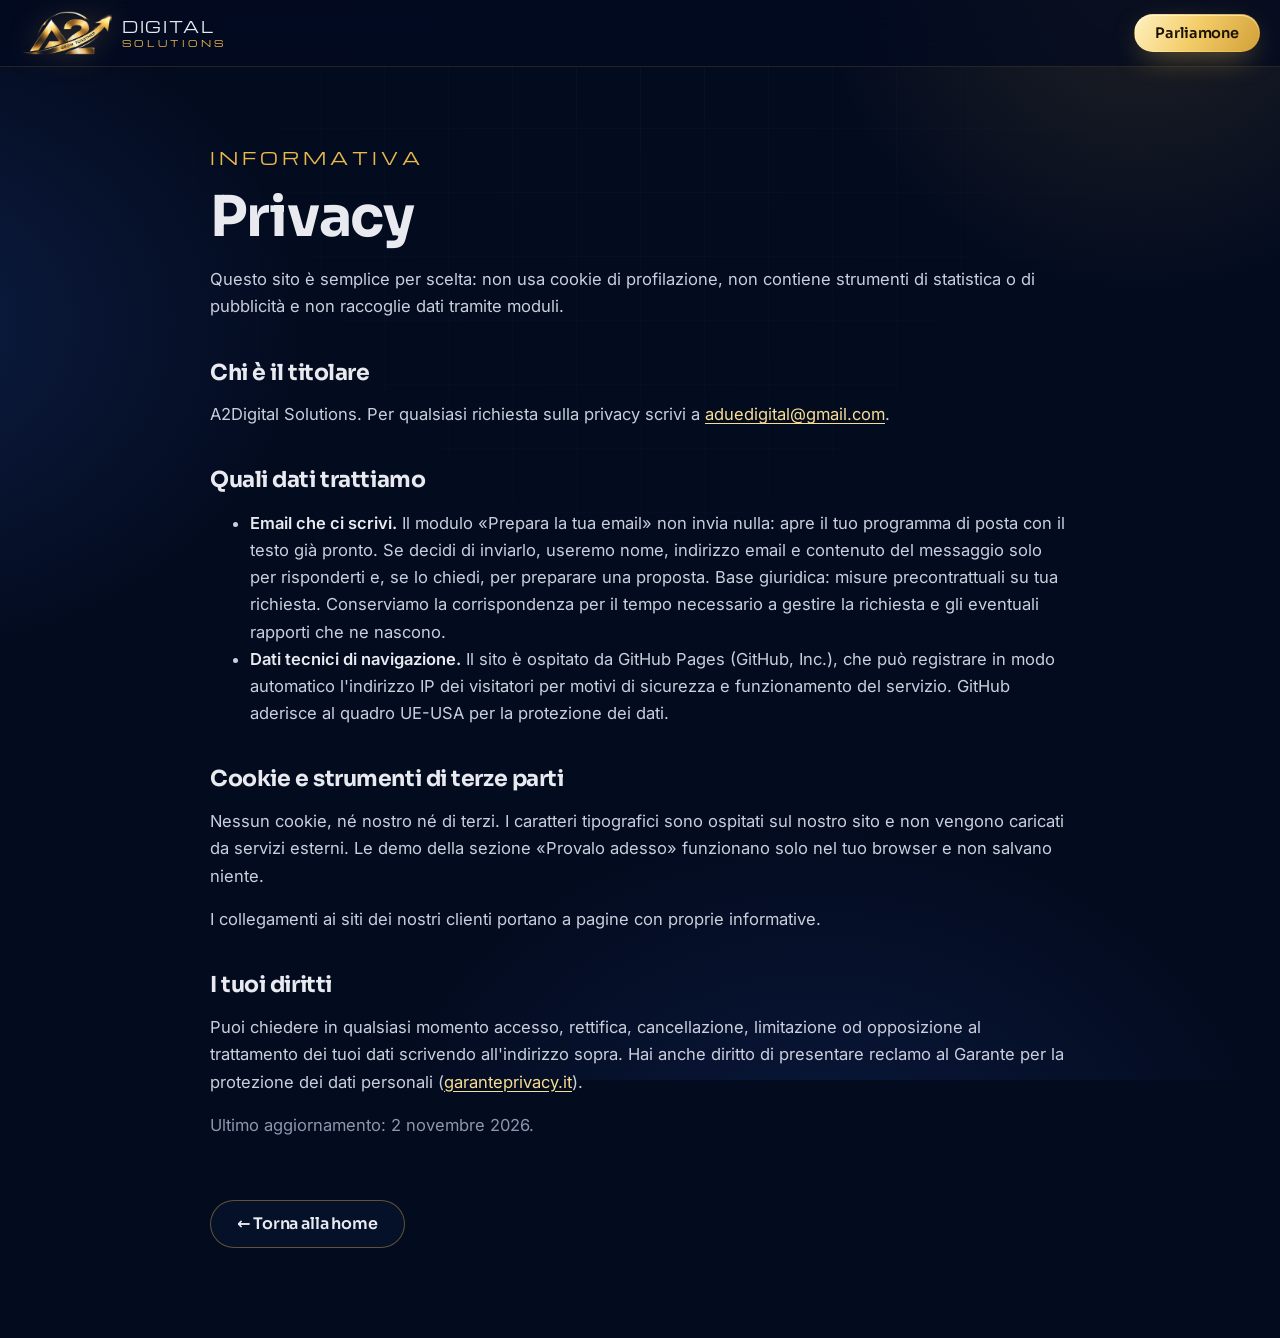
==== privacy.html @ d43b1071 "Sito A2Digital Solutions: prima versione Pagina unica navy e oro con demo interattive (prenotazione " ====
<!DOCTYPE html>
<html lang="it">
<head>
<meta charset="utf-8">
<meta name="viewport" content="width=device-width, initial-scale=1">
<title>Privacy · A2Digital Solutions</title>
<meta name="description" content="Informativa privacy del sito di A2Digital Solutions: nessun cookie di profilazione, nessun tracciamento, contatti solo via email.">
<meta name="robots" content="index, follow">
<meta name="theme-color" content="#030b1f">
<link rel="icon" href="favicon.svg" type="image/svg+xml">
<link rel="icon" href="favicon-32.png" sizes="32x32" type="image/png">
<link rel="apple-touch-icon" href="apple-touch-icon.png">
<link rel="canonical" href="https://a2digitalsolutions.github.io/privacy.html">
<link rel="stylesheet" href="assets/css/style.css">
<style>
.page{padding:150px 0 90px}
.page h1{font-size:clamp(34px,5vw,56px);margin-bottom:18px}
.page h2{font-size:22px;margin:40px 0 12px}
.page p,.page li{font-size:16.5px}
.page a:not(.btn){color:var(--gold-200);text-decoration:underline;text-underline-offset:3px}
.page .back{margin-top:44px}
.err{min-height:100svh;display:grid;place-items:center;text-align:center;padding:40px 20px}
.err b{display:block;font:800 clamp(90px,20vw,190px)/1 var(--font-display);margin-bottom:10px}
.err p{font-size:18px;margin:10px 0 30px}
.err img{width:220px;margin:0 auto 24px}
</style>
</head>
<body>
<div class="bg-glow" aria-hidden="true"></div>
<div class="bg-grid" aria-hidden="true"></div>
<header class="nav scrolled"><div class="nav-inner"><a href="./" class="brand" aria-label="A2Digital Solutions, home"><img src="assets/img/emblema-a2.webp" alt="" width="240" height="116" class="brand-mark"><span class="brand-text"><b>DIGITAL</b><i>SOLUTIONS</i></span></a><a href="./#contatti" class="btn btn-gold btn-sm">Parliamone</a></div></header>
<main class="page"><div class="wrap narrow">
<p class="kicker">Informativa</p>
<h1>Privacy</h1>
<p>Questo sito è semplice per scelta: non usa cookie di profilazione, non contiene strumenti di statistica o di pubblicità e non raccoglie dati tramite moduli.</p>
<h2>Chi è il titolare</h2>
<p>A2Digital Solutions. Per qualsiasi richiesta sulla privacy scrivi a <a href="mailto:aduedigital@gmail.com">aduedigital@gmail.com</a>.</p>
<h2>Quali dati trattiamo</h2>
<ul>
<li><strong>Email che ci scrivi.</strong> Il modulo «Prepara la tua email» non invia nulla: apre il tuo programma di posta con il testo già pronto. Se decidi di inviarlo, useremo nome, indirizzo email e contenuto del messaggio solo per risponderti e, se lo chiedi, per preparare una proposta. Base giuridica: misure precontrattuali su tua richiesta. Conserviamo la corrispondenza per il tempo necessario a gestire la richiesta e gli eventuali rapporti che ne nascono.</li>
<li><strong>Dati tecnici di navigazione.</strong> Il sito è ospitato da GitHub Pages (GitHub, Inc.), che può registrare in modo automatico l'indirizzo IP dei visitatori per motivi di sicurezza e funzionamento del servizio. GitHub aderisce al quadro UE-USA per la protezione dei dati.</li>
</ul>
<h2>Cookie e strumenti di terze parti</h2>
<p>Nessun cookie, né nostro né di terzi. I caratteri tipografici sono ospitati sul nostro sito e non vengono caricati da servizi esterni. Le demo della sezione «Provalo adesso» funzionano solo nel tuo browser e non salvano niente.</p>
<p>I collegamenti ai siti dei nostri clienti portano a pagine con proprie informative.</p>
<h2>I tuoi diritti</h2>
<p>Puoi chiedere in qualsiasi momento accesso, rettifica, cancellazione, limitazione od opposizione al trattamento dei tuoi dati scrivendo all'indirizzo sopra. Hai anche diritto di presentare reclamo al Garante per la protezione dei dati personali (<a href="https://www.garanteprivacy.it" target="_blank" rel="noopener">garanteprivacy.it</a>).</p>
<p class="muted">Ultimo aggiornamento: 2 novembre 2026.</p>
<a href="./" class="btn btn-ghost back">← Torna alla home</a>
</div></main>
</body>
</html>
---- assets/css/style.css ----
/* A2Digital Solutions — navy & oro */
@font-face{font-family:"Sora";src:url(../fonts/sora-latin-wght-normal.woff2) format("woff2");font-weight:100 800;font-display:swap}
@font-face{font-family:"Inter";src:url(../fonts/inter-latin-wght-normal.woff2) format("woff2");font-weight:100 900;font-display:swap;unicode-range:U+0000-00FF,U+0131,U+0152-0153,U+02BB-02BC,U+02C6,U+02DA,U+02DC,U+0304,U+0308,U+0329,U+2000-206F,U+20AC,U+2122,U+2191,U+2193,U+2212,U+2215,U+FEFF,U+FFFD}
@font-face{font-family:"Inter";src:url(../fonts/inter-latin-ext-wght-normal.woff2) format("woff2");font-weight:100 900;font-display:swap;unicode-range:U+0100-02BA,U+02BD-02C5,U+02C7-02CC,U+02CE-02D7,U+02DD-02FF,U+0304,U+0308,U+0329,U+1D00-1DBF,U+1E00-1E9F,U+1EF2-1EFF,U+2020,U+20A0-20AB,U+20AD-20C0,U+2113,U+2C60-2C7F,U+A720-A7FF}
@font-face{font-family:"Michroma";src:url(../fonts/michroma-latin-400-normal.woff2) format("woff2");font-weight:400;font-display:swap}

:root{
  --navy-950:#020816;
  --navy-900:#030b1f;
  --navy-850:#06122b;
  --navy-800:#0a1a3a;
  --navy-700:#13264f;
  --line:rgba(233,185,73,.14);
  --line-soft:rgba(255,255,255,.07);
  --gold-50:#fff6dc;
  --gold-200:#f7dd94;
  --gold-400:#e9b949;
  --gold-500:#d4a23a;
  --gold-700:#a8741d;
  --silver:#e8eaf0;
  --text:#c9cfdc;
  --muted:#8c96ad;
  --live:#5fd39a;
  --soon:#8fb4ff;
  --grad-gold:linear-gradient(120deg,#fff1c1 0%,#f3cd6a 28%,#d4a23a 58%,#f7dd94 82%,#b8842a 100%);
  --glass:linear-gradient(160deg,rgba(19,38,79,.62),rgba(6,18,43,.72));
  --radius:22px;
  --font-display:"Sora",system-ui,sans-serif;
  --font-body:"Inter",system-ui,sans-serif;
  --font-brand:"Michroma","Sora",sans-serif;
  --ease:cubic-bezier(.2,.7,.2,1);
  color-scheme:dark;
}
*,*::before,*::after{box-sizing:border-box}
html{scroll-behavior:smooth;-webkit-text-size-adjust:100%}
body{margin:0;background:var(--navy-900);color:var(--text);font:400 17px/1.65 var(--font-body);overflow-x:hidden;-webkit-font-smoothing:antialiased}
img{max-width:100%;height:auto;display:block}
a{color:inherit;text-decoration:none}
strong{color:var(--silver);font-weight:600}
h1,h2,h3,h4{font-family:var(--font-display);color:var(--silver);margin:0;letter-spacing:-.02em;line-height:1.1}
::selection{background:var(--gold-400);color:var(--navy-900)}
:focus-visible{outline:2px solid var(--gold-400);outline-offset:3px;border-radius:6px}
.skip{position:absolute;left:-999px;top:8px;background:var(--gold-400);color:var(--navy-900);padding:8px 14px;border-radius:8px;z-index:200}
.skip:focus{left:12px}
.wrap{width:min(1200px,100% - 40px);margin-inline:auto}
.narrow{width:min(860px,100% - 40px)}
.center{text-align:center;margin-top:48px}
.muted{color:var(--muted)}
.gold-text{background:var(--grad-gold);background-size:220% 100%;-webkit-background-clip:text;background-clip:text;color:transparent;font-style:normal;animation:shine 8s linear infinite}
@keyframes shine{to{background-position:220% 0}}

/* ---------- sfondo vivo ---------- */
#dust{position:fixed;inset:0;width:100%;height:100%;z-index:-1;pointer-events:none}
.bg-glow{position:fixed;inset:-20vh -20vw;z-index:-3;pointer-events:none;
  background:
    radial-gradient(42vw 42vw at 78% 12%,rgba(233,185,73,.13),transparent 60%),
    radial-gradient(50vw 40vw at 8% 40%,rgba(38,76,160,.28),transparent 65%),
    radial-gradient(60vw 50vw at 60% 110%,rgba(24,52,120,.35),transparent 60%),
    var(--navy-900);animation:drift 30s ease-in-out infinite alternate}
@keyframes drift{to{transform:translate3d(-3vw,2vh,0) scale(1.05)}}
.bg-grid{position:fixed;inset:0;z-index:-2;pointer-events:none;opacity:.35;
  background-image:linear-gradient(var(--line-soft) 1px,transparent 1px),linear-gradient(90deg,var(--line-soft) 1px,transparent 1px);
  background-size:64px 64px;mask-image:radial-gradient(ellipse at 50% 0%,#000 10%,transparent 70%)}
.progress{position:fixed;top:0;left:0;right:0;height:3px;z-index:120;pointer-events:none}
.progress span{display:block;height:100%;width:100%;transform-origin:0 50%;transform:scaleX(0);background:var(--grad-gold);box-shadow:0 0 12px rgba(233,185,73,.7)}

/* ---------- bottoni ---------- */
.btn{--mx:0px;--my:0px;display:inline-flex;align-items:center;justify-content:center;gap:10px;padding:15px 26px;border-radius:999px;font:600 16px/1 var(--font-display);letter-spacing:-.01em;cursor:pointer;border:1px solid transparent;transition:transform .35s var(--ease),box-shadow .35s var(--ease),background .3s,border-color .3s,color .3s;transform:translate(var(--mx),var(--my))}
.btn svg{width:18px;height:18px;fill:none;stroke:currentColor;stroke-width:2.2;stroke-linecap:round;stroke-linejoin:round;transition:transform .3s var(--ease)}
.btn:hover svg{transform:translateX(4px)}
.btn-gold{color:#1a1203;background:var(--grad-gold);background-size:180% 100%;box-shadow:0 10px 30px -10px rgba(233,185,73,.65),inset 0 1px 0 rgba(255,255,255,.55)}
.btn-gold:hover{background-position:100% 0;box-shadow:0 16px 40px -10px rgba(233,185,73,.85),inset 0 1px 0 rgba(255,255,255,.6)}
.btn-ghost{color:var(--silver);border-color:rgba(233,185,73,.4);background:rgba(10,26,58,.4);backdrop-filter:blur(8px)}
.btn-ghost:hover{border-color:var(--gold-400);color:var(--gold-200);background:rgba(233,185,73,.08)}
.btn-sm{padding:11px 20px;font-size:14.5px}
.w100{width:100%}

/* ---------- nav ---------- */
.nav{position:fixed;top:0;left:0;right:0;z-index:100;transition:background .4s,border-color .4s,backdrop-filter .4s;border-bottom:1px solid transparent}
.nav.scrolled{background:rgba(3,11,31,.72);backdrop-filter:blur(16px) saturate(140%);-webkit-backdrop-filter:blur(16px) saturate(140%);border-color:var(--line)}
.nav-inner{width:min(1240px,100% - 32px);margin-inline:auto;display:flex;align-items:center;gap:28px;height:78px;transition:height .4s}
.nav.scrolled .nav-inner{height:66px}
.brand{display:flex;align-items:center;gap:10px;margin-right:auto}
.brand-mark{height:44px;width:auto;filter:drop-shadow(0 0 14px rgba(233,185,73,.3))}
.brand-text{display:flex;flex-direction:column;line-height:1;font-family:var(--font-brand)}
.brand-text b{font-weight:400;color:var(--silver);font-size:15px;letter-spacing:.12em}
.brand-text i{font-style:normal;color:var(--gold-400);font-size:8.5px;letter-spacing:.42em;margin-top:5px}
.nav-links{display:flex;gap:4px}
.nav-links a{position:relative;padding:8px 13px;font-size:15px;color:var(--text);border-radius:999px;transition:color .25s,background .25s}
.nav-links a:hover,.nav-links a.active{color:var(--gold-200);background:rgba(233,185,73,.08)}
.burger{display:none;width:44px;height:44px;border-radius:12px;border:1px solid var(--line);background:rgba(10,26,58,.5);cursor:pointer;position:relative}
.burger span{position:absolute;left:12px;right:12px;height:2px;background:var(--gold-200);border-radius:2px;transition:transform .35s var(--ease),top .35s var(--ease)}
.burger span:first-child{top:16px}.burger span:last-child{top:25px}
.burger[aria-expanded="true"] span:first-child{top:21px;transform:rotate(45deg)}
.burger[aria-expanded="true"] span:last-child{top:21px;transform:rotate(-45deg)}
.mnav{display:none}

/* ---------- hero ---------- */
.hero{position:relative;overflow-x:clip;min-height:100svh;display:flex;align-items:center;padding:130px 0 90px}
.hero-grid{display:grid;grid-template-columns:1.15fr .85fr;gap:40px;align-items:center}
.eyebrow{display:inline-flex;align-items:center;gap:10px;padding:8px 16px;border:1px solid var(--line);border-radius:999px;background:rgba(10,26,58,.45);font:500 12.5px/1 var(--font-brand);letter-spacing:.14em;text-transform:uppercase;color:var(--gold-200);margin:0 0 28px}
.dot{width:8px;height:8px;border-radius:50%;background:var(--gold-400);box-shadow:0 0 0 0 rgba(233,185,73,.7);animation:ping 2.2s infinite}
@keyframes ping{70%{box-shadow:0 0 0 10px rgba(233,185,73,0)}100%{box-shadow:0 0 0 0 rgba(233,185,73,0)}}
.hero h1{font-size:clamp(38px,4.3vw,62px);font-weight:700;letter-spacing:-.035em;line-height:1.02}
.hero h1 .line{display:block}
.lead{font-size:clamp(17px,1.5vw,19.5px);max-width:560px;margin:28px 0 36px;color:var(--text)}
.hero-cta{display:flex;flex-wrap:wrap;gap:14px}
.hero-proof{list-style:none;display:flex;gap:36px;padding:0;margin:52px 0 0;flex-wrap:wrap}
.hero-proof li{display:flex;flex-direction:column}
.hero-proof b{font:700 34px/1 var(--font-display);color:var(--silver)}
.hero-proof span{font-size:13.5px;color:var(--muted);margin-top:8px}
.hero-art{position:relative;aspect-ratio:1/1;display:grid;place-items:center}
.hero-logo{position:relative;width:112%;max-width:none;z-index:2;-webkit-mask-image:radial-gradient(ellipse 72% 70% at 50% 50%,#000 62%,transparent 100%);mask-image:radial-gradient(ellipse 72% 70% at 50% 50%,#000 62%,transparent 100%);filter:drop-shadow(0 30px 60px rgba(0,0,0,.55));animation:float 7s ease-in-out infinite}
@keyframes float{50%{transform:translateY(-14px)}}
.halo{position:absolute;inset:14%;border-radius:50%;background:radial-gradient(circle,rgba(233,185,73,.28),rgba(233,185,73,.06) 45%,transparent 70%);filter:blur(10px);animation:breathe 6s ease-in-out infinite}
@keyframes breathe{50%{transform:scale(1.08);opacity:.75}}
.orbit{position:absolute;border-radius:50%;border:1px solid rgba(233,185,73,.22)}
.orbit::after{content:"";position:absolute;width:10px;height:10px;border-radius:50%;background:var(--gold-200);box-shadow:0 0 16px 4px rgba(233,185,73,.7);top:-5px;left:50%}
.o1{inset:4%;animation:spin 26s linear infinite}
.o2{inset:-6% 10%;border-color:rgba(143,180,255,.14);animation:spin 40s linear infinite reverse}
.o2::after{background:#bcd2ff;box-shadow:0 0 14px 3px rgba(143,180,255,.6)}
@keyframes spin{to{transform:rotate(360deg)}}
.chip{position:absolute;z-index:3;display:flex;align-items:center;gap:9px;padding:10px 15px;border-radius:14px;font-size:13.5px;color:var(--silver);background:rgba(10,26,58,.75);border:1px solid var(--line);backdrop-filter:blur(10px);box-shadow:0 14px 40px -12px rgba(0,0,0,.6);white-space:nowrap}
.chip b{color:var(--live);font-weight:600}
.c1{top:8%;left:-4%;animation:float 8s ease-in-out infinite .5s}
.c2{bottom:16%;right:-6%;animation:float 9s ease-in-out infinite 1.2s}
.c3{bottom:2%;left:6%;animation:float 7.5s ease-in-out infinite 2s}
.ic{width:22px;height:22px;border-radius:7px;background:rgba(233,185,73,.16);display:inline-block;position:relative}
.ic::before{content:"";position:absolute;inset:5px;border:2px solid var(--gold-400);border-radius:3px}
.ic-gift::before{border-radius:2px;border-top-width:5px}
.ic-gate::before{border-radius:8px 8px 2px 2px}
.scroll-cue{position:absolute;left:50%;bottom:26px;width:26px;height:42px;border:1.5px solid rgba(233,185,73,.5);border-radius:14px;transform:translateX(-50%)}
.scroll-cue span{position:absolute;left:50%;top:8px;width:4px;height:8px;margin-left:-2px;border-radius:2px;background:var(--gold-400);animation:cue 1.8s infinite}
@keyframes cue{to{transform:translateY(14px);opacity:0}}

/* ---------- marquee ---------- */
.marquee{overflow:hidden;border-block:1px solid var(--line);background:linear-gradient(90deg,rgba(233,185,73,.05),rgba(10,26,58,.4),rgba(233,185,73,.05));padding:20px 0;mask-image:linear-gradient(90deg,transparent,#000 8%,#000 92%,transparent)}
.marquee-track{display:flex;gap:30px;width:max-content;animation:marquee 46s linear infinite;align-items:center}
.marquee span{font:600 clamp(18px,2vw,24px)/1 var(--font-display);color:var(--silver);white-space:nowrap;letter-spacing:-.01em}
.marquee i{color:var(--gold-400);font-style:normal}
@keyframes marquee{to{transform:translateX(-50%)}}

/* ---------- sezioni ---------- */
.section{padding:clamp(76px,9vw,120px) 0;position:relative}
.sec-head{max-width:820px;margin-bottom:60px}
.kicker{font:400 12px/1 var(--font-brand);letter-spacing:.24em;text-transform:uppercase;color:var(--gold-400);margin:0 0 20px}
.sec-head h2,.about h2,.contact h2{font-size:clamp(32px,4.4vw,58px);font-weight:700;letter-spacing:-.03em}
.sec-sub{font-size:clamp(17px,1.4vw,19px);margin:22px 0 0;max-width:680px}

/* ---------- card prodotti (bento) ---------- */
.bento{display:grid;grid-template-columns:repeat(6,1fr);gap:20px}
.card{--px:50%;--py:50%;position:relative;overflow:hidden;border-radius:var(--radius);padding:30px;background:var(--glass);border:1px solid var(--line-soft);transition:border-color .4s,transform .5s var(--ease),box-shadow .5s;transform-style:preserve-3d;isolation:isolate}
.card::before{content:"";position:absolute;inset:0;z-index:-1;opacity:0;transition:opacity .4s;background:radial-gradient(420px circle at var(--px) var(--py),rgba(233,185,73,.16),transparent 45%)}
.card::after{content:"";position:absolute;inset:0;border-radius:inherit;padding:1px;z-index:-1;background:radial-gradient(300px circle at var(--px) var(--py),rgba(247,221,148,.7),transparent 50%);-webkit-mask:linear-gradient(#000 0 0) content-box,linear-gradient(#000 0 0);-webkit-mask-composite:xor;mask-composite:exclude;opacity:0;transition:opacity .4s}
.card:hover::before,.card:hover::after{opacity:1}
.card:hover{box-shadow:0 30px 60px -30px rgba(0,0,0,.7)}
.card h3{font-size:clamp(22px,2vw,28px);font-weight:700;margin:16px 0 8px}
.card p{margin:0 0 14px;font-size:15.5px}
.p-claim{color:var(--gold-200);font-weight:500;font-size:16.5px!important}
.card-top{display:flex;gap:8px;flex-wrap:wrap}
.tag{font-size:12px;font-weight:600;letter-spacing:.03em;padding:5px 11px;border-radius:999px;border:1px solid var(--line-soft);color:var(--muted);background:rgba(255,255,255,.03)}
.tag-live{color:var(--live);border-color:rgba(95,211,154,.3);background:rgba(95,211,154,.08)}
.tag-live::before{content:"";display:inline-block;width:6px;height:6px;border-radius:50%;background:var(--live);margin-right:6px;vertical-align:1px;box-shadow:0 0 8px var(--live)}
.tag-soon{color:var(--soon);border-color:rgba(143,180,255,.3);background:rgba(143,180,255,.08)}
.p-icon{position:absolute;top:26px;right:26px;width:46px;height:46px;border-radius:14px;display:grid;place-items:center;background:linear-gradient(145deg,rgba(233,185,73,.2),rgba(233,185,73,.04));border:1px solid var(--line)}
.p-icon svg{width:22px;height:22px;fill:none;stroke:var(--gold-200);stroke-width:1.7;stroke-linecap:round;stroke-linejoin:round}
.more{display:inline-flex;align-items:center;gap:8px;color:var(--gold-200);font-weight:600;font-size:15px}
.more svg{width:16px;height:16px;fill:none;stroke:currentColor;stroke-width:2.2;transition:transform .3s}
.more:hover svg{transform:translateX(4px)}

.p-stock{grid-column:span 4;min-height:400px}
.p-stock-text{position:relative;z-index:1;max-width:46%}
.p-shot{position:absolute;right:-70px;bottom:-40px;width:60%;border-radius:14px;border:1px solid var(--line);box-shadow:0 30px 60px -20px rgba(0,0,0,.8),0 0 50px -10px rgba(233,185,73,.25);transform:perspective(1200px) rotateY(-14deg) rotateX(6deg) rotate(2deg);transition:transform .7s var(--ease)}
.p-stock:hover .p-shot{transform:perspective(1200px) rotateY(-6deg) rotateX(2deg) translate(-12px,-10px)}
.p-voucher{grid-column:span 2;display:flex;flex-direction:column}
.p-voucher .voucher-mini{margin-top:auto}
.p-gate,.p-book,.p-fid{grid-column:span 2;display:flex;flex-direction:column}
.p-book .slots,.p-fid .stamps{margin-top:auto}
.p-erp,.p-web{grid-column:span 3}
.p-pharma{grid-column:span 6}

.voucher-mini{display:flex;align-items:center;justify-content:space-between;gap:12px;margin-top:6px;padding:14px 16px;border-radius:14px;background:linear-gradient(135deg,#13264f,#0a1a3a);border:1px solid var(--line);position:relative;overflow:hidden}
.voucher-mini::before{content:"";position:absolute;top:0;left:0;right:0;height:3px;background:var(--grad-gold)}
.voucher-mini small{display:block;font:400 9.5px/1 var(--font-brand);letter-spacing:.2em;color:var(--gold-400)}
.voucher-mini b{display:block;font:700 30px/1.1 var(--font-display);color:var(--silver);margin-top:6px}
.voucher-mini em{font-style:normal;font-size:11px;color:var(--muted);letter-spacing:.1em}
.qr{width:64px;height:64px;background:#fff;border-radius:8px;padding:5px;fill:#06122b;flex:none}

.gate-shots{margin-top:auto;display:flex;align-items:flex-start;justify-content:center;gap:10px;padding-top:10px}
.gate-shots img{width:42%;max-width:135px;border-radius:20px;filter:drop-shadow(0 18px 30px rgba(0,0,0,.5));transition:transform .6s var(--ease)}
.gate-shots img:last-child{transform:translateY(22px) rotate(3deg)}
.gate-shots img:first-child{transform:rotate(-3deg)}
.p-gate:hover .gate-shots img:first-child{transform:rotate(-5deg) translateY(-6px)}
.p-gate:hover .gate-shots img:last-child{transform:translateY(10px) rotate(5deg)}

.slots{display:flex;flex-wrap:wrap;gap:7px}
.slots span{font-size:12.5px;padding:6px 10px;border-radius:9px;border:1px solid var(--line-soft);color:var(--muted)}
.slots .on{border-color:rgba(233,185,73,.5);color:var(--gold-200);background:rgba(233,185,73,.1)}
.slots .busy{text-decoration:line-through;opacity:.5}
.stamps{display:flex;gap:8px;flex-wrap:wrap}
.stamps i{width:26px;height:26px;border-radius:50%;border:1.5px dashed rgba(233,185,73,.4)}
.stamps .on{border:0;background:var(--grad-gold);box-shadow:0 0 12px rgba(233,185,73,.4)}
.stamps .gift{border-style:solid;border-color:var(--gold-400);position:relative}
.stamps .gift::after{content:"★";position:absolute;inset:0;display:grid;place-items:center;font-size:12px;color:var(--gold-200);font-style:normal}

.flow{list-style:none;padding:0;margin:8px 0 0;display:grid;grid-template-columns:repeat(5,1fr);gap:10px;counter-reset:f}
.flow li{position:relative;font-size:13.5px;line-height:1.35;color:var(--silver);padding:14px 12px;border-radius:14px;background:rgba(255,255,255,.03);border:1px solid var(--line-soft)}
.flow b{display:grid;place-items:center;width:26px;height:26px;border-radius:50%;margin-bottom:10px;font:700 13px/1 var(--font-display);color:#1a1203;background:var(--grad-gold)}
.flow li:not(:last-child)::after{content:"";position:absolute;top:26px;right:-10px;width:10px;height:1.5px;background:var(--gold-500)}

/* ---------- spotlight stockflow ---------- */
.sf-stage{position:relative;padding:0 6% 40px 0}
.sf-tabs{display:inline-flex;gap:4px;padding:5px;border-radius:999px;border:1px solid var(--line);background:rgba(6,18,43,.7);margin-bottom:22px}
.sf-tabs button{font:600 14.5px/1 var(--font-display);color:var(--muted);background:none;border:0;padding:11px 20px;border-radius:999px;cursor:pointer;transition:color .25s,background .25s}
.sf-tabs button[aria-selected="true"]{color:#1a1203;background:var(--grad-gold)}
.sf-tabs button:not([aria-selected="true"]):hover{color:var(--gold-200)}
.browser{border-radius:16px;overflow:hidden;border:1px solid var(--line);background:#0b1430;box-shadow:0 50px 120px -40px rgba(0,0,0,.85),0 0 0 1px rgba(255,255,255,.03),0 0 80px -30px rgba(233,185,73,.35)}
.browser-bar{display:flex;align-items:center;gap:7px;padding:12px 16px;background:#0d1838;border-bottom:1px solid var(--line-soft)}
.browser-bar i{width:11px;height:11px;border-radius:50%;background:#2a3a63}
.browser-bar i:first-child{background:#e9b949}
.browser-bar span{margin-left:14px;font-size:12.5px;color:var(--muted);padding:4px 14px;border-radius:8px;background:rgba(255,255,255,.04)}
.browser img{width:100%;aspect-ratio:16/10;object-fit:cover;object-position:top left;transition:opacity .35s}
.browser img.swap{opacity:0}
.phone{position:absolute;right:0;bottom:0;width:19%;min-width:130px;border-radius:30px;padding:8px;background:#0a1124;border:1px solid rgba(233,185,73,.35);box-shadow:0 40px 80px -20px rgba(0,0,0,.9);animation:float 8s ease-in-out infinite}
.phone img{border-radius:23px;aspect-ratio:9/19.5;object-fit:cover;object-position:top}
.feat-grid{list-style:none;padding:0;margin:70px 0 0;display:grid;grid-template-columns:repeat(5,1fr);gap:1px;background:var(--line);border:1px solid var(--line);border-radius:var(--radius);overflow:hidden}
.feat-grid li{background:var(--navy-850);padding:26px 22px;transition:background .3s}
.feat-grid li:hover{background:var(--navy-800)}
.feat-grid b{display:block;font:600 16.5px/1.25 var(--font-display);color:var(--silver);margin-bottom:8px}
.feat-grid b::before{content:"";display:block;width:22px;height:2px;background:var(--grad-gold);margin-bottom:14px}
.feat-grid span{font-size:14.5px;line-height:1.5}

/* ---------- metodo ---------- */
.steps{list-style:none;padding:0;margin:0;display:grid;grid-template-columns:repeat(4,1fr);gap:20px;position:relative;z-index:1}
.step{padding:30px 26px;border-radius:var(--radius);background:var(--glass);border:1px solid var(--line-soft);transition:transform .5s var(--ease),border-color .4s}
.step:hover{transform:translateY(-6px);border-color:var(--line)}
.step-n{font:400 13px/1 var(--font-brand);letter-spacing:.15em;color:var(--gold-400)}
.step h3{font-size:24px;margin:16px 0 10px}
.step p{margin:0;font-size:15.5px}
.step:nth-child(2){margin-top:30px}.step:nth-child(3){margin-top:60px}.step:nth-child(4){margin-top:90px}
.growth{display:block;width:100%;height:140px;margin-top:-40px;overflow:visible;filter:drop-shadow(0 0 10px rgba(233,185,73,.55))}
#growthPath,.growth-head{stroke-dasharray:var(--len,1400);stroke-dashoffset:var(--len,1400);transition:stroke-dashoffset 2.6s var(--ease)}
.growth-head{transition-delay:2.2s;transition-duration:.6s}
.growth.drawn #growthPath,.growth.drawn .growth-head{stroke-dashoffset:0}

/* ---------- portfolio ---------- */
.filters{display:flex;gap:8px;flex-wrap:wrap;margin:-20px 0 34px}
.filters button{font:600 14.5px/1 var(--font-display);padding:11px 20px;border-radius:999px;border:1px solid var(--line-soft);background:rgba(10,26,58,.4);color:var(--text);cursor:pointer;transition:all .25s}
.filters button:hover{border-color:var(--line);color:var(--gold-200)}
.filters button.on{background:var(--grad-gold);color:#1a1203;border-color:transparent}
.works{display:grid;grid-template-columns:repeat(3,1fr);gap:22px}
.work{display:flex;flex-direction:column;border-radius:var(--radius);overflow:hidden;background:var(--glass);border:1px solid var(--line-soft);transition:transform .5s var(--ease),border-color .4s,box-shadow .5s,opacity .4s}
.work:hover{transform:translateY(-6px);border-color:var(--line);box-shadow:0 30px 60px -30px rgba(0,0,0,.8)}
.work figure{margin:0;aspect-ratio:16/10;overflow:hidden;position:relative}
.work figure::after{content:"Visita il sito ↗";position:absolute;inset:auto 14px 14px auto;padding:8px 14px;border-radius:999px;font:600 13px/1 var(--font-display);color:#1a1203;background:var(--grad-gold);opacity:0;transform:translateY(8px);transition:all .35s var(--ease)}
.work:hover figure::after{opacity:1;transform:none}
.work img{width:100%;height:100%;object-fit:cover;object-position:top;transition:transform 1.2s var(--ease)}
.work:hover img{transform:scale(1.06)}
.work>div{padding:22px 24px 26px}
.w-cat{font:400 10.5px/1 var(--font-brand);letter-spacing:.16em;text-transform:uppercase;color:var(--gold-400)}
.work h3{font-size:20px;margin:10px 0 8px}
.work p{margin:0;font-size:14.5px;line-height:1.55}
.work.hide{display:none}

/* ---------- chi siamo ---------- */
.about{display:grid;grid-template-columns:1.1fr .9fr;gap:70px;align-items:center}
.about p{font-size:17px}
.about h2{margin-bottom:24px}
.values{list-style:none;padding:0;margin:30px 0 0;display:grid;grid-template-columns:1fr 1fr;gap:14px}
.values li{font-size:14.5px;padding:16px 18px;border-radius:16px;border:1px solid var(--line-soft);background:rgba(255,255,255,.02)}
.values b{display:block;color:var(--gold-200);font-family:var(--font-display);font-size:16px;margin-bottom:4px}
.duo{display:grid;gap:0;position:relative}
.person{padding:30px;border-radius:var(--radius);background:var(--glass);border:1px solid var(--line);position:relative}
.person:first-child{margin-right:12%}
.person:last-child{margin-left:12%}
.avatar{display:grid;place-items:center;width:58px;height:58px;border-radius:18px;background:var(--grad-gold);color:#1a1203;font:700 26px/1 var(--font-display);box-shadow:0 10px 30px -10px rgba(233,185,73,.7)}
.person h3{font-size:26px;margin:18px 0 2px}
.role{color:var(--gold-200);font-weight:500;margin:0 0 10px!important;font-size:15px!important}
.person p:last-child{margin:0;font-size:15.5px}
.plus{justify-self:center;font:300 54px/1 var(--font-display);color:var(--gold-400);margin:-8px 0;text-shadow:0 0 20px rgba(233,185,73,.6);position:relative;z-index:2}

/* ---------- faq ---------- */
.faq{display:grid;gap:12px}
.faq details{border-radius:18px;border:1px solid var(--line-soft);background:var(--glass);transition:border-color .3s}
.faq details[open]{border-color:var(--line)}
.faq summary{cursor:pointer;list-style:none;padding:22px 60px 22px 26px;font:600 18px/1.35 var(--font-display);color:var(--silver);position:relative}
.faq summary::-webkit-details-marker{display:none}
.faq summary::after{content:"";position:absolute;right:26px;top:50%;width:12px;height:12px;border-right:2px solid var(--gold-400);border-bottom:2px solid var(--gold-400);transform:translateY(-70%) rotate(45deg);transition:transform .3s}
.faq details[open] summary::after{transform:translateY(-30%) rotate(225deg)}
.faq p{margin:0;padding:0 26px 24px;font-size:16px}
.faq a{color:var(--gold-200);text-decoration:underline;text-underline-offset:3px}

/* ---------- contatti ---------- */
.contact{display:grid;grid-template-columns:1fr 1fr;gap:50px;padding:clamp(30px,5vw,64px);border-radius:32px;position:relative;overflow:hidden;background:radial-gradient(600px 400px at 0% 0%,rgba(233,185,73,.16),transparent 60%),linear-gradient(150deg,#0f2147,#06122b);border:1px solid var(--line)}
.contact::before{content:"";position:absolute;right:-120px;top:-120px;width:380px;height:380px;border-radius:50%;border:1px solid rgba(233,185,73,.18);box-shadow:0 0 0 50px rgba(233,185,73,.03),0 0 0 100px rgba(233,185,73,.02)}
.contact-copy p{font-size:17px;margin:22px 0 30px}
.mail-box{display:flex;align-items:center;gap:10px;flex-wrap:wrap}
.mail{font:700 clamp(20px,2.3vw,28px)/1.2 var(--font-display);color:var(--gold-200);border-bottom:2px solid rgba(233,185,73,.4);padding-bottom:4px;transition:border-color .3s,color .3s;word-break:break-all}
.mail:hover{color:var(--gold-50);border-color:var(--gold-400)}
.copy{font:600 13px/1 var(--font-display);padding:10px 14px;border-radius:999px;border:1px solid var(--line);background:rgba(255,255,255,.04);color:var(--silver);cursor:pointer}
.copy:hover{border-color:var(--gold-400)}
.cform{position:relative;padding:28px;border-radius:24px;background:rgba(3,11,31,.55);border:1px solid var(--line-soft);backdrop-filter:blur(10px)}
.cform-title{font:600 18px/1 var(--font-display);color:var(--silver);margin:0 0 16px}
.chips{display:flex;flex-wrap:wrap;gap:8px;margin-bottom:18px}
.chips label{cursor:pointer}
.chips input{position:absolute;opacity:0;pointer-events:none}
.chips span{display:inline-block;font-size:13.5px;padding:8px 13px;border-radius:999px;border:1px solid var(--line-soft);color:var(--text);transition:all .2s}
.chips input:checked+span{background:rgba(233,185,73,.16);border-color:var(--gold-400);color:var(--gold-200)}
.chips input:focus-visible+span{outline:2px solid var(--gold-400);outline-offset:2px}
.field{display:block;margin-bottom:14px}
.field span{display:block;font-size:13.5px;color:var(--muted);margin-bottom:6px}
.field input,.field textarea{width:100%;font:inherit;font-size:16px;color:var(--silver);background:rgba(10,26,58,.6);border:1px solid var(--line-soft);border-radius:12px;padding:13px 14px;transition:border-color .2s,box-shadow .2s;resize:vertical}
.field input:focus,.field textarea:focus{outline:none;border-color:var(--gold-400);box-shadow:0 0 0 4px rgba(233,185,73,.12)}
.field.err input,.field.err textarea{border-color:#ff8a8a}
.fine{font-size:12.5px;color:var(--muted);margin:12px 0 0;text-align:center}

/* ---------- footer ---------- */
.foot{border-top:1px solid var(--line);background:linear-gradient(180deg,rgba(2,8,22,.4),var(--navy-950));padding:70px 0 30px;margin-top:40px}
.foot-grid{display:grid;grid-template-columns:1.4fr 1fr 1fr 1.2fr;gap:40px}
.foot-logo{width:230px;filter:drop-shadow(0 10px 30px rgba(0,0,0,.4))}
.foot h4{font:400 11px/1 var(--font-brand);letter-spacing:.22em;text-transform:uppercase;color:var(--gold-400);margin:8px 0 18px}
.foot a{display:block;font-size:15px;margin-bottom:10px;transition:color .2s}
.foot a:hover{color:var(--gold-200)}
.foot-bottom{display:flex;justify-content:space-between;gap:20px;flex-wrap:wrap;margin-top:50px;padding-top:24px;border-top:1px solid var(--line-soft);font-size:13.5px;color:var(--muted)}
.foot-bottom a{display:inline;margin:0}

/* ---------- reveal ---------- */
.reveal{opacity:0;transform:translateY(28px);transition:opacity .9s var(--ease),transform .9s var(--ease);transition-delay:var(--d,0s)}
.reveal.in{opacity:1;transform:none}
.no-js .reveal{opacity:1;transform:none}

/* ---------- responsive ---------- */
@media (max-width:1100px){
  .nav-links{display:none}
  .burger{display:block}
  .nav-cta{display:none}
  .mnav{display:flex;flex-direction:column;gap:4px;position:fixed;inset:66px 12px auto;padding:16px;border-radius:20px;background:rgba(6,18,43,.96);border:1px solid var(--line);backdrop-filter:blur(16px);transform:translateY(-12px);opacity:0;pointer-events:none;transition:all .3s var(--ease)}
  .mnav.open{opacity:1;transform:none;pointer-events:auto}
  .mnav a:not(.btn){padding:13px 14px;border-radius:12px;font:600 17px/1 var(--font-display);color:var(--silver)}
  .mnav a:not(.btn):hover{background:rgba(233,185,73,.08)}
  .mnav .btn{margin-top:8px}
  .bento{grid-template-columns:repeat(2,1fr)}
  .p-stock,.p-pharma{grid-column:span 2}
  .p-voucher,.p-gate,.p-book,.p-fid,.p-erp,.p-web{grid-column:span 1}
  .feat-grid{grid-template-columns:repeat(2,1fr)}
  .works{grid-template-columns:repeat(2,1fr)}
  .foot-grid{grid-template-columns:1fr 1fr}
}
@media (max-width:900px){
  .hero{padding-top:110px;min-height:auto}
  .hero-grid{grid-template-columns:1fr}
  .hero-art{order:-1;width:min(460px,92%);margin:0 auto -10px}
  .chip{font-size:12px;padding:8px 12px}
  .c1{left:0}.c2{right:0}
  .scroll-cue{display:none}
  .steps{grid-template-columns:1fr 1fr}
  .step:nth-child(n){margin-top:0}
  .growth{display:none}
  .about{grid-template-columns:1fr;gap:50px}
  .contact{grid-template-columns:1fr}
  .flow{grid-template-columns:1fr 1fr}
  .flow li:last-child{grid-column:span 2}
  .flow li::after{display:none}
  .sf-stage{padding:0 0 30px}
  .phone{width:30%;right:-6px;bottom:-10px}
}
@media (max-width:640px){
  body{font-size:16px}
  .wrap,.narrow{width:calc(100% - 32px)}
  .brand-mark{height:38px}
  .hero h1{font-size:clamp(38px,11vw,52px)}
  .hero-proof{gap:22px}
  .hero-proof b{font-size:28px}
  .bento{grid-template-columns:1fr}
  .bento .card{grid-column:auto!important;grid-row:auto!important}
  .card{padding:24px}
  .p-icon{top:20px;right:20px;width:40px;height:40px}
  .gate-shots{max-width:330px;margin-inline:auto}
  .p-stock-text{max-width:none}
  .p-shot{position:static;width:100%;margin-top:20px;transform:none!important}
  .p-stock{min-height:0}
  .feat-grid{grid-template-columns:1fr}
  .works{grid-template-columns:1fr}
  .steps{grid-template-columns:1fr}
  .values{grid-template-columns:1fr}
  .person:first-child,.person:last-child{margin:0}
  .foot-grid{grid-template-columns:1fr}
  .sf-tabs{display:flex;width:100%}
  .sf-tabs button{flex:1;padding:11px 8px}
  .cform{padding:20px}
  .contact{border-radius:24px}
  .faq summary{font-size:16.5px;padding:18px 50px 18px 20px}
  .faq p{padding:0 20px 20px}
}
@media (prefers-reduced-motion:reduce){
  *,*::before,*::after{animation:none!important;transition:none!important;scroll-behavior:auto!important}
  .reveal{opacity:1;transform:none}
  #growthPath,.growth-head{stroke-dashoffset:0}
  #dust{display:none}
}

/* =========================================================
   LABORATORIO (demo interattive)
   ========================================================= */
.lab{border-radius:32px;border:1px solid var(--line);background:linear-gradient(160deg,rgba(15,33,71,.75),rgba(3,11,31,.85));padding:clamp(16px,2.5vw,28px);box-shadow:0 60px 120px -60px rgba(0,0,0,.9)}
.lab-tabs{display:flex;gap:6px;padding:6px;border-radius:20px;background:rgba(2,8,22,.6);border:1px solid var(--line-soft);overflow-x:auto;scrollbar-width:none}
.lab-tabs::-webkit-scrollbar{display:none}
.lab-tabs button{flex:1 0 auto;display:flex;align-items:center;justify-content:center;gap:8px;padding:13px 16px;border:0;border-radius:14px;background:none;color:var(--text);font:600 15px/1 var(--font-display);cursor:pointer;white-space:nowrap;transition:background .3s,color .3s}
.lab-tabs button span{font-size:18px}
.lab-tabs button:hover{color:var(--gold-200);background:rgba(233,185,73,.06)}
.lab-tabs button[aria-selected="true"]{background:var(--grad-gold);color:#1a1203;box-shadow:0 8px 24px -10px rgba(233,185,73,.8)}
.lab-panel{display:grid;grid-template-columns:minmax(0,.9fr) minmax(0,1.1fr);gap:clamp(18px,3vw,40px);padding:clamp(22px,3vw,40px) clamp(4px,1.5vw,20px) clamp(8px,1vw,12px);align-items:start;animation:panelIn .6s var(--ease)}
.lab-panel[hidden]{display:none}
@keyframes panelIn{from{opacity:0;transform:translateY(14px)}}
.lab-who{font:400 11px/1 var(--font-brand);letter-spacing:.2em;text-transform:uppercase;color:var(--gold-400);margin:0 0 14px;display:flex;align-items:center;gap:10px}
.lab-who::after{content:"";flex:1;height:1px;background:linear-gradient(90deg,var(--line),transparent)}

/* device (telefono chiaro) */
.device{position:relative;width:min(340px,100%);margin-inline:auto;border-radius:38px;padding:10px;background:linear-gradient(145deg,#1b2a4d,#070f24);border:1px solid rgba(233,185,73,.3);box-shadow:0 40px 80px -30px rgba(0,0,0,.9),inset 0 0 0 1px rgba(255,255,255,.04)}
.device.wide{width:min(400px,100%);border-radius:28px}
.app{position:relative;min-height:540px;border-radius:30px;overflow:hidden;background:#fbf8f2;color:#1f2433;font-size:14.5px;display:flex;flex-direction:column}
.device.wide .app{border-radius:20px;min-height:500px}
.app-head{padding:22px 20px 16px;background:linear-gradient(135deg,#0d1d42,#17306a);color:#fff;position:relative}
.app-head::after{content:"";position:absolute;left:0;right:0;bottom:0;height:3px;background:var(--grad-gold)}
.app-head b{display:block;font:700 19px/1.2 var(--font-display)}
.app-head small{display:block;color:#c8d2ea;font-size:13px;margin-top:3px}
.app-head.row{display:flex;align-items:center;justify-content:space-between}
.app-body{padding:16px 18px 18px;flex:1;display:flex;flex-direction:column}
.app-label{font-size:12px;font-weight:700;letter-spacing:.06em;text-transform:uppercase;color:#7a8296;margin:6px 0 8px}
.stepper{display:flex;align-items:center;gap:16px;margin-bottom:10px}
.stepper button{width:42px;height:42px;border-radius:50%;border:1.5px solid #d9cfb8;background:#fff;font:600 22px/1 var(--font-display);color:#13264f;cursor:pointer;transition:transform .15s,background .2s}
.stepper button:active{transform:scale(.9)}
.stepper button:hover{background:#fff4d6}
.stepper output{font:700 30px/1 var(--font-display);min-width:34px;text-align:center;color:#13264f}
.pills{display:flex;gap:7px;flex-wrap:wrap;margin-bottom:10px}
.pills button{border:1.5px solid #e4dccb;background:#fff;color:#1f2433;border-radius:12px;padding:8px 11px;font:600 13px/1.15 var(--font-body);cursor:pointer;transition:all .2s;text-align:center}
.pills button small{display:block;font-weight:500;color:#8a8f9e;font-size:11px}
.pills button:hover:not(:disabled){border-color:#d4a23a}
.pills button.on{background:#13264f;border-color:#13264f;color:#fff}
.pills button.on small{color:#f3cd6a}
.pills button:disabled{opacity:.45;text-decoration:line-through;cursor:not-allowed}
.times button{min-width:60px}
.app-btn{margin-top:auto;width:100%;border:0;border-radius:14px;padding:15px;font:700 15.5px/1 var(--font-display);color:#1a1203;background:var(--grad-gold);background-size:180% 100%;cursor:pointer;box-shadow:0 10px 24px -12px rgba(168,116,29,.9);transition:transform .15s,background-position .4s,opacity .2s}
.app-btn:hover:not(:disabled){background-position:100% 0}
.app-btn:active:not(:disabled){transform:scale(.97)}
.app-btn:disabled{opacity:.45;cursor:not-allowed;box-shadow:none}
.app-btn.ghost{background:#fff;border:1.5px solid #13264f;color:#13264f;box-shadow:none;margin-top:18px;width:auto;padding:13px 22px}
.app-note{font-size:13px;color:#6b7183;text-align:center;margin:14px 0 0}
.app-done{position:absolute;inset:0;background:#fbf8f2;display:flex;flex-direction:column;align-items:center;justify-content:center;text-align:center;padding:30px 24px;animation:panelIn .5s var(--ease);z-index:3}
.app-done[hidden]{display:none}
.app-done b{font:700 24px/1.2 var(--font-display);color:#13264f;margin-top:16px}
.app-done p{margin:10px 0 6px;font-size:15.5px;color:#30364a}
.app-done small{color:#2f8a5b;font-weight:600}
.check svg{width:84px;height:84px;fill:none;stroke-width:3;stroke-linecap:round;stroke-linejoin:round}
.check circle{stroke:#2fae6e;stroke-dasharray:151;stroke-dashoffset:151;animation:draw .7s var(--ease) forwards}
.check path{stroke:#2fae6e;stroke-dasharray:40;stroke-dashoffset:40;animation:draw .4s .55s var(--ease) forwards}
@keyframes draw{to{stroke-dashoffset:0}}

/* pannello gestore (scuro) */
.dash{position:relative;border-radius:22px;border:1px solid var(--line);background:linear-gradient(160deg,#0d1b3d,#06122b);padding:20px;box-shadow:0 30px 70px -40px rgba(0,0,0,.9)}
.dash-head{display:flex;justify-content:space-between;align-items:center;gap:10px;margin-bottom:16px;flex-wrap:wrap}
.dash-head b{font:600 17px/1.2 var(--font-display);color:var(--silver)}
.live{display:inline-flex;align-items:center;gap:7px;font-size:12.5px;color:var(--live)}
.live i{width:8px;height:8px;border-radius:50%;background:var(--live);animation:ping-g 2s infinite}
.live.off{color:#ffb35c}.live.off i{background:#ffb35c;animation:none}
@keyframes ping-g{0%{box-shadow:0 0 0 0 rgba(95,211,154,.6)}70%{box-shadow:0 0 0 8px rgba(95,211,154,0)}}
.kpis{display:grid;grid-template-columns:repeat(auto-fit,minmax(110px,1fr));gap:10px;margin-bottom:16px}
.kpis div{padding:13px 14px;border-radius:14px;background:rgba(255,255,255,.035);border:1px solid var(--line-soft)}
.kpis small{display:block;font-size:12px;color:var(--muted)}
.kpis b{display:block;font:700 24px/1.2 var(--font-display);color:var(--silver);margin-top:4px;transition:color .4s}
.kpis b.bump{color:var(--gold-200);animation:bump .6s var(--ease)}
@keyframes bump{40%{transform:scale(1.14)}}
.dash-btn{border:1px solid var(--line);background:rgba(233,185,73,.08);color:var(--gold-200);font:600 14px/1.2 var(--font-display);padding:12px 16px;border-radius:12px;cursor:pointer;transition:background .2s,border-color .2s}
.dash-btn:hover{background:rgba(233,185,73,.16);border-color:var(--gold-400)}
.dash-btn.gold{background:var(--grad-gold);color:#1a1203;border-color:transparent}
.dash-btn[hidden]{display:none}
.dash-actions{display:flex;gap:10px;flex-wrap:wrap}
.dash-note{font-size:13px;color:var(--muted);margin:12px 0 0}
.toast{min-height:22px;margin:12px 0 0;font-size:14px;color:var(--live);opacity:0;transform:translateY(6px);transition:all .4s}
.toast.show{opacity:1;transform:none}

/* sala ristorante */
.floor{display:grid;grid-template-columns:repeat(4,1fr);gap:10px;padding:14px;border-radius:16px;background:repeating-linear-gradient(45deg,rgba(255,255,255,.015) 0 10px,transparent 10px 20px),rgba(2,8,22,.5);border:1px solid var(--line-soft);margin-bottom:14px}
.table{position:relative;aspect-ratio:1.25;border-radius:12px;display:grid;place-items:center;align-content:center;font:600 12.5px/1.2 var(--font-display);color:var(--muted);border:1.5px dashed rgba(255,255,255,.14);transition:all .5s var(--ease);text-align:center}
.table.round{border-radius:50%;aspect-ratio:1;width:80%;justify-self:center}
.table small{display:block;font-weight:400;font-size:10.5px}
.table.busy{background:rgba(143,180,255,.12);border:1.5px solid rgba(143,180,255,.35);color:#bcd2ff}
.table.new{background:var(--grad-gold);border-color:transparent;color:#1a1203;animation:tablePulse 1.6s 3}
@keyframes tablePulse{0%{box-shadow:0 0 0 0 rgba(233,185,73,.7)}70%{box-shadow:0 0 0 14px rgba(233,185,73,0)}100%{box-shadow:0 0 0 0 rgba(233,185,73,0)}}
.feed{list-style:none;margin:0;padding:0;display:grid;gap:8px}
.feed li{display:flex;align-items:center;gap:10px;padding:11px 14px;border-radius:12px;background:rgba(255,255,255,.03);border:1px solid var(--line-soft);font-size:14px}
.feed li b{color:var(--gold-200);font-family:var(--font-display)}
.feed li em{margin-left:auto;font-style:normal;font-size:12.5px;color:var(--muted);white-space:nowrap}
.feed li.fresh{border-color:rgba(233,185,73,.5);background:rgba(233,185,73,.08);animation:slideIn .6s var(--ease)}
.feed li.fresh::before{content:"NUOVA";font:700 9.5px/1 var(--font-body);letter-spacing:.08em;padding:4px 6px;border-radius:6px;background:var(--gold-400);color:#1a1203}
@keyframes slideIn{from{opacity:0;transform:translateX(30px)}}

/* menu e cucina */
.gf-toggle,.net-toggle{position:relative;display:flex;align-items:center;gap:10px;font-size:13.5px;font-weight:600;cursor:pointer;margin-bottom:10px;user-select:none}
.gf-toggle input,.net-toggle input{position:absolute;opacity:0;width:1px;height:1px}
.gf-toggle span,.net-toggle span{width:40px;height:23px;border-radius:999px;background:#d9d4c8;position:relative;transition:background .25s;flex:none}
.gf-toggle span::after,.net-toggle span::after{content:"";position:absolute;top:3px;left:3px;width:17px;height:17px;border-radius:50%;background:#fff;box-shadow:0 1px 3px rgba(0,0,0,.25);transition:transform .25s var(--ease)}
.gf-toggle input:checked+span{background:#2fae6e}
.gf-toggle input:checked+span::after,.net-toggle input:checked+span::after{transform:translateX(17px)}
.gf-toggle input:focus-visible+span,.net-toggle input:focus-visible+span{outline:2px solid var(--gold-400);outline-offset:2px}
.menu{list-style:none;margin:0;padding:0 2px 6px 0;display:grid;gap:8px;overflow:auto;max-height:350px}
.menu li{display:flex;align-items:center;gap:10px;padding:10px 12px;border-radius:14px;background:#fff;border:1px solid #eee5d3}
.menu li.hide{display:none}
.menu .emo{font-size:24px;width:36px;text-align:center}
.menu .nm{flex:1;line-height:1.25}
.menu .nm b{display:block;font-size:14.5px}
.menu .nm small{color:#7a8296;font-size:12px}
.menu .gf{font-size:10px;font-weight:700;color:#2f8a5b;background:#e3f5ea;border-radius:6px;padding:2px 5px;margin-left:4px;vertical-align:1px}
.menu .add{width:34px;height:34px;flex:none;border-radius:50%;border:0;background:#13264f;color:#fff;font:600 19px/1 var(--font-display);cursor:pointer;position:relative;transition:transform .15s}
.menu .add:active{transform:scale(.88)}
.menu .q{position:absolute;top:-6px;right:-6px;min-width:18px;height:18px;border-radius:9px;background:#e9b949;color:#1a1203;font-size:11px;line-height:18px;padding:0 4px}
.cartbar{display:flex;align-items:center;justify-content:space-between;gap:10px;padding:12px 14px;background:#13264f;color:#fff}
.cartbar span{font-size:13.5px}
.cartbar button{border:0;border-radius:12px;padding:11px 14px;font:700 14px/1 var(--font-display);background:var(--grad-gold);color:#1a1203;cursor:pointer}
.cartbar button:disabled{opacity:.4;cursor:not-allowed}
.tickets{display:grid;grid-template-columns:repeat(auto-fill,minmax(170px,1fr));gap:12px}
.ticket{position:relative;border-radius:14px;background:#fffdf7;color:#1f2433;padding:14px 14px 12px;box-shadow:0 14px 30px -18px rgba(0,0,0,.9);border-top:5px solid #e9b949}
.ticket header{display:flex;justify-content:space-between;align-items:center;margin-bottom:8px}
.ticket header b{font:700 16px/1 var(--font-display)}
.ticket time{font:600 13px/1 ui-monospace,Consolas,monospace;color:#a8741d}
.ticket ul{margin:0 0 10px;padding-left:16px;font-size:13.5px;line-height:1.5}
.ticket .st{display:inline-block;font-size:11.5px;font-weight:700;padding:4px 8px;border-radius:7px;background:#fff1c7;color:#8a5d12}
.ticket.ready{border-top-color:#2fae6e}
.ticket.ready .st{background:#e3f5ea;color:#2f8a5b}
.ticket.fresh{animation:drop .7s var(--ease)}
@keyframes drop{from{opacity:0;transform:translateY(-30px) rotate(-3deg)}}

/* tessera bar */
.fcard{border-radius:20px;padding:18px;background:linear-gradient(140deg,#3b2414,#6b4423 60%,#8a5a2b);color:#fff;box-shadow:0 18px 34px -16px rgba(59,36,20,.8);margin-bottom:16px;position:relative;overflow:hidden}
.fcard::after{content:"";position:absolute;right:-40px;top:-40px;width:140px;height:140px;border-radius:50%;background:rgba(255,255,255,.07)}
.fcard-top{display:flex;justify-content:space-between;align-items:center;font-weight:600;margin-bottom:14px}
.qr.sm{width:46px;height:46px;padding:4px;border-radius:7px}
.cups{display:grid;grid-template-columns:repeat(5,1fr);gap:9px}
.cup{aspect-ratio:1;border-radius:50%;border:1.5px dashed rgba(255,255,255,.4);display:grid;place-items:center;font-size:18px;transition:all .3s}
.cup.on{border:0;background:#fff3d6;box-shadow:0 0 0 3px rgba(243,205,106,.4);animation:stamp .45s var(--ease)}
.cup.prize{border-style:solid;border-color:#f3cd6a;color:#f3cd6a;font-size:15px}
.cup.prize.on{color:#8a5a2b}
@keyframes stamp{0%{transform:scale(1.8) rotate(-20deg);opacity:0}60%{transform:scale(.9)}}
.fcard-msg{margin:14px 0 0;font-size:13.5px;color:#ffe9bf;font-weight:600;min-height:20px;position:relative;z-index:1}
.bars{display:flex;align-items:flex-end;gap:10px;height:130px;padding:12px 14px 26px;border-radius:14px;background:rgba(2,8,22,.45);border:1px solid var(--line-soft);margin-bottom:14px}
.bars i{flex:1;height:var(--h);border-radius:8px 8px 3px 3px;background:linear-gradient(180deg,rgba(143,180,255,.55),rgba(143,180,255,.12));position:relative;transform-origin:bottom;transition:height .6s var(--ease)}
.bars i.today{background:var(--grad-gold)}
.bars em{position:absolute;bottom:-20px;left:0;right:0;text-align:center;font-style:normal;font-size:11px;color:var(--muted)}
.lab-panel:not([hidden]) .bars i{animation:grow 1s var(--ease) both}
.bars i:nth-child(2){animation-delay:.06s}.bars i:nth-child(3){animation-delay:.12s}.bars i:nth-child(4){animation-delay:.18s}.bars i:nth-child(5){animation-delay:.24s}.bars i:nth-child(6){animation-delay:.3s}.bars i:nth-child(7){animation-delay:.36s}
@keyframes grow{from{transform:scaleY(0)}}
.confetti{position:absolute;inset:0;pointer-events:none;overflow:hidden;z-index:5;border-radius:inherit}
.confetti i{position:absolute;top:-12px;width:8px;height:12px;border-radius:2px;animation:fall 1.8s ease-in forwards}
@keyframes fall{to{transform:translate(var(--x),620px) rotate(var(--r));opacity:.2}}

/* cassa */
.net{font-size:12.5px;font-weight:600;color:#7be0a8}
.net.off{color:#ffb35c}
.scan{position:relative;overflow:hidden;display:flex;flex-direction:column;align-items:center;gap:8px;width:100%;padding:16px;border-radius:16px;border:1.5px dashed #c9bfa8;background:#fff;color:#13264f;font:700 14.5px/1 var(--font-display);cursor:pointer;transition:border-color .2s}
.scan:hover{border-color:#d4a23a}
.scan svg{width:120px;height:40px;stroke:#13264f;stroke-width:1.6}
.laser{position:absolute;left:10%;right:10%;top:50%;height:2px;background:#ff3b3b;box-shadow:0 0 10px 2px rgba(255,59,59,.6);opacity:0}
.scan.go .laser{animation:laser .7s ease-in-out}
@keyframes laser{0%,100%{opacity:1;top:22%}50%{opacity:1;top:62%}}
.cart{list-style:none;margin:12px 0 0;padding:0;display:grid;align-content:start;gap:6px;min-height:110px;max-height:150px;overflow:auto}
.cart li{display:flex;justify-content:space-between;gap:10px;padding:9px 12px;border-radius:10px;background:#fff;border:1px solid #eee5d3;font-size:13.5px;animation:slideIn .4s var(--ease)}
.cart li.empty{justify-content:center;color:#8a8f9e;border-style:dashed;animation:none;background:none}
.cart li b{font-weight:700;white-space:nowrap}
.total{display:flex;justify-content:space-between;align-items:baseline;margin:12px 0;padding-top:12px;border-top:1.5px dashed #ddd3bf}
.total span{font-weight:700;color:#7a8296;text-transform:uppercase;font-size:12px;letter-spacing:.06em}
.total b{font:700 26px/1 var(--font-display);color:#13264f}
.pos .app-btn{margin-top:0}
.receipt{max-height:0;overflow:hidden;margin:0 auto;width:86%;background:#fff;color:#2b2b2b;font:12.5px/1.5 ui-monospace,Consolas,monospace;box-shadow:0 10px 20px -10px rgba(0,0,0,.35);transition:max-height 1.4s steps(14),padding .3s;padding:0 14px}
.receipt.print{max-height:320px;padding:12px 14px 16px;margin-top:12px}
.receipt p{margin:0;display:flex;justify-content:space-between;gap:10px}
.receipt .c{justify-content:center;font-weight:700}
.stock{list-style:none;margin:0 0 14px;padding:0;display:grid;gap:8px}
.stock li{display:grid;grid-template-columns:1fr auto;gap:6px 10px;align-items:center;padding:10px 14px;border-radius:12px;background:rgba(255,255,255,.03);border:1px solid var(--line-soft);font-size:14px;transition:background .4s,border-color .4s}
.stock li b{font:700 16px/1 var(--font-display);color:var(--silver)}
.stock li .meter{grid-column:1/-1;height:5px;border-radius:3px;background:rgba(255,255,255,.07);overflow:hidden}
.stock li .meter i{display:block;height:100%;background:linear-gradient(90deg,#8fb4ff,#e9b949);transition:width .6s var(--ease)}
.stock li.flash{background:rgba(233,185,73,.1);border-color:rgba(233,185,73,.45)}
.stock li.low b{color:#ff9d7a}
.net-toggle{color:var(--text);margin:4px 0 0}
.net-toggle span{background:rgba(255,255,255,.15)}
.net-toggle input:checked+span{background:#ffb35c}

/* buono regalo */
.gcard{position:relative;border-radius:20px;padding:22px 20px;background:linear-gradient(135deg,#13264f,#0a1a3a);color:#fff;overflow:hidden;display:grid;grid-template-columns:1fr auto;align-items:center;gap:4px 14px;box-shadow:0 20px 40px -18px rgba(10,26,58,.9);transition:filter .6s,opacity .6s}
.gcard::before{content:"";position:absolute;inset:0 0 auto;height:4px;background:var(--grad-gold)}
.gcard small{grid-column:1;white-space:nowrap;font:400 10px/1 var(--font-brand);letter-spacing:.2em;color:#f3cd6a}
.gcard b{grid-column:1;font:700 42px/1.05 var(--font-display)}
.gcard span{grid-column:1;font-size:13.5px;color:#c8d2ea}
.gcard .qr{grid-column:2;grid-row:1/5;width:92px;height:92px}
.gcard em{grid-column:1;font-style:normal;font-size:11.5px;color:#8c96ad;letter-spacing:.08em}
.gcard.used{filter:grayscale(1);opacity:.6}
.gcard.used::after{content:"UTILIZZATO";position:absolute;left:50%;top:50%;transform:translate(-50%,-50%) rotate(-14deg);font:800 22px/1 var(--font-display);letter-spacing:.12em;color:#ff6b6b;border:3px solid #ff6b6b;padding:6px 12px;border-radius:8px}
.viewfinder{position:relative;height:190px;border-radius:16px;background:radial-gradient(circle at 50% 50%,#1a2a50,#050c1f);display:grid;place-items:center;overflow:hidden;margin-bottom:14px}
.viewfinder::before{content:"";position:absolute;width:150px;height:150px;left:50%;top:50%;transform:translate(-50%,-50%);background:linear-gradient(var(--gold-400),var(--gold-400)) top left/26px 3px,linear-gradient(var(--gold-400),var(--gold-400)) top left/3px 26px,linear-gradient(var(--gold-400),var(--gold-400)) top right/26px 3px,linear-gradient(var(--gold-400),var(--gold-400)) top right/3px 26px,linear-gradient(var(--gold-400),var(--gold-400)) bottom left/26px 3px,linear-gradient(var(--gold-400),var(--gold-400)) bottom left/3px 26px,linear-gradient(var(--gold-400),var(--gold-400)) bottom right/26px 3px,linear-gradient(var(--gold-400),var(--gold-400)) bottom right/3px 26px;background-repeat:no-repeat}
.viewfinder span{position:absolute;left:calc(50% - 70px);width:140px;top:20%;height:2px;background:var(--gold-200);box-shadow:0 0 12px 2px rgba(233,185,73,.8);opacity:0;z-index:1}
.viewfinder.go span{animation:laser .9s ease-in-out 2}
.qr.ghost{width:96px;height:96px;opacity:.35;background:#fff;fill:#06122b;transition:opacity .4s}
.viewfinder.go .qr.ghost{opacity:.85}
.verdict{padding:14px 16px;border-radius:14px;margin-bottom:14px;font:600 15.5px/1.35 var(--font-display);background:rgba(255,255,255,.04);border:1px solid var(--line-soft);color:var(--text);transition:all .35s}
.verdict.ok{background:rgba(95,211,154,.12);border-color:rgba(95,211,154,.45);color:#9ff0c6}
.verdict.ko{background:rgba(255,107,107,.12);border-color:rgba(255,107,107,.45);color:#ffb3b3;animation:shake .45s}
.verdict.done{background:rgba(233,185,73,.12);border-color:rgba(233,185,73,.45);color:var(--gold-200)}
@keyframes shake{20%,60%{transform:translateX(-6px)}40%,80%{transform:translateX(6px)}}

/* =========================================================
   VETRINA E-COMMERCE
   ========================================================= */
.shop{display:grid;grid-template-columns:.85fr 1.15fr;gap:60px;align-items:center}
.shop-copy p{font-size:17px;margin:24px 0}
.shop-copy h2{font-size:clamp(32px,4.4vw,58px);font-weight:700;letter-spacing:-.03em}
.ticks{list-style:none;padding:0;margin:0 0 34px;display:grid;gap:12px}
.ticks li{position:relative;padding-left:34px;font-size:16px;color:var(--silver)}
.ticks li::before{content:"✓";position:absolute;left:0;top:1px;width:22px;height:22px;border-radius:50%;display:grid;place-items:center;font-size:12px;font-weight:700;color:#1a1203;background:var(--grad-gold)}
.shop-stage{position:relative;padding:0 0 40px 0}
.laptop{border-radius:16px;overflow:hidden;border:1px solid var(--line);background:#0b1430;box-shadow:0 50px 120px -40px rgba(0,0,0,.85),0 0 80px -30px rgba(233,185,73,.35);transform:perspective(1600px) rotateY(-8deg) rotateX(3deg);transition:transform .8s var(--ease)}
.shop-stage:hover .laptop{transform:perspective(1600px) rotateY(0) rotateX(0)}
.scroller{--vh:clamp(300px,34vw,440px);height:var(--vh);overflow:hidden;position:relative;background:#fbf6ec}
.scroller img{width:100%;animation:pageScroll 40s ease-in-out infinite alternate}
.shop-stage:hover .scroller img{animation-play-state:paused}
@keyframes pageScroll{0%,6%{transform:translateY(0)}100%{transform:translateY(calc(-100% + var(--vh)))}}
.shop-phone{right:-10px;bottom:0;width:24%}
.order-chip{left:-14px;top:18%;animation:float 7s ease-in-out infinite}

/* =========================================================
   PERCHÉ NOI
   ========================================================= */
.why{display:grid;grid-template-columns:repeat(3,1fr);gap:20px}
.why-card{position:relative;padding:30px 28px;border-radius:var(--radius);background:var(--glass);border:1px solid var(--line-soft);overflow:hidden;transition:transform .5s var(--ease),border-color .4s}
.why-card:hover{transform:translateY(-6px);border-color:var(--line)}
.why-card::after{content:"";position:absolute;left:0;top:0;height:3px;width:0;background:var(--grad-gold);transition:width .6s var(--ease)}
.why-card:hover::after{width:100%}
.why-n{font:800 46px/1 var(--font-display);background:linear-gradient(180deg,rgba(233,185,73,.55),rgba(233,185,73,.05));-webkit-background-clip:text;background-clip:text;color:transparent}
.why-card h3{font-size:21px;margin:14px 0 10px}
.why-card p{margin:0;font-size:15.5px}
.vs{margin:60px 0;border-radius:var(--radius);border:1px solid var(--line);overflow:hidden;background:rgba(6,18,43,.6)}
.vs-row{display:grid;grid-template-columns:1.6fr 1fr 1fr 1fr;align-items:center;border-top:1px solid var(--line-soft)}
.vs-row:first-child{border-top:0}
.vs-row>span{padding:16px 18px;text-align:center;font-size:15px;align-self:stretch;display:flex;align-items:center;justify-content:center}
.vs-row>span:first-child{justify-content:flex-start;text-align:left;color:var(--silver)}
.vs-head>span{font:600 14px/1.2 var(--font-display);color:var(--muted);padding-block:20px}
.vs .us{background:rgba(233,185,73,.07)}
.vs-head .us{color:var(--gold-200);font-size:16px}
.vs .yes{color:var(--live);font-weight:800;font-size:18px}
.vs .no{color:#ff8a8a;opacity:.75}
.vs .mid{color:var(--muted);font-weight:700}
.skills{display:grid;grid-template-columns:repeat(6,1fr);gap:14px}
.skill{padding:22px 18px;border-radius:18px;border:1px solid var(--line-soft);background:rgba(255,255,255,.02)}
.skill h3{font-size:16.5px;margin-bottom:8px;color:var(--gold-200)}
.skill p{margin:0;font-size:14px;line-height:1.5}
.stack{display:flex;flex-wrap:wrap;justify-content:center;gap:10px;margin-top:34px}
.stack span{font:500 13.5px/1 var(--font-display);padding:10px 15px;border-radius:999px;border:1px solid var(--line-soft);color:var(--text);background:rgba(10,26,58,.5);transition:all .25s}
.stack span:hover{border-color:var(--gold-400);color:var(--gold-200);transform:translateY(-2px)}

@media (max-width:1100px){
  .skills{grid-template-columns:repeat(3,1fr)}
  .why{grid-template-columns:repeat(2,1fr)}
  .shop{grid-template-columns:1fr;gap:50px}
}
@media (max-width:900px){
  .lab-panel{grid-template-columns:1fr}
  .lab-tabs button{flex:0 0 auto}
  .vs{overflow-x:auto}
  .vs-row{min-width:560px}
}
@media (max-width:640px){
  .lab{border-radius:22px;padding:10px}
  .lab-tabs button{padding:11px 13px;font-size:14px}
  .app{min-height:500px}
  .why{grid-template-columns:1fr}
  .skills{grid-template-columns:1fr 1fr}
  .laptop{transform:none}
  .shop-phone{width:30%}
  .order-chip{left:0;top:auto;bottom:6px}
  .vs-row>span{padding:13px 10px;font-size:14px}
}
.bubble{margin:auto 0 16px;align-self:flex-start;max-width:92%;font-size:13.5px;line-height:1.45;color:#10261a;background:#dcf8c6;padding:10px 13px 11px;border-radius:14px 14px 14px 4px;box-shadow:0 10px 24px -14px rgba(0,0,0,.8);animation:float 6s ease-in-out infinite}
.bubble b{display:block;font-size:11.5px;color:#128c4a;margin-bottom:2px}
.p-fid .bubble{background:#fff3d6;color:#3b2414}.p-fid .bubble b{color:#8a5a2b}
.p-book .slots,.p-fid .stamps{margin-top:0}

.fid-app .app-note{margin:0 0 16px}
.kitchen .kpis{margin-bottom:14px}
@media (max-width:640px){
  .eyebrow{font-size:10.5px;letter-spacing:.1em;padding:7px 12px}
  .hero-proof{display:grid;grid-template-columns:repeat(3,1fr);gap:12px}
  .hero-proof b{font-size:26px}
  .hero-proof span{font-size:12px}
  .hero-art .c2{display:none}
  .hero-art .c1{top:2%}
  .hero-art .c3{bottom:-2%}
}
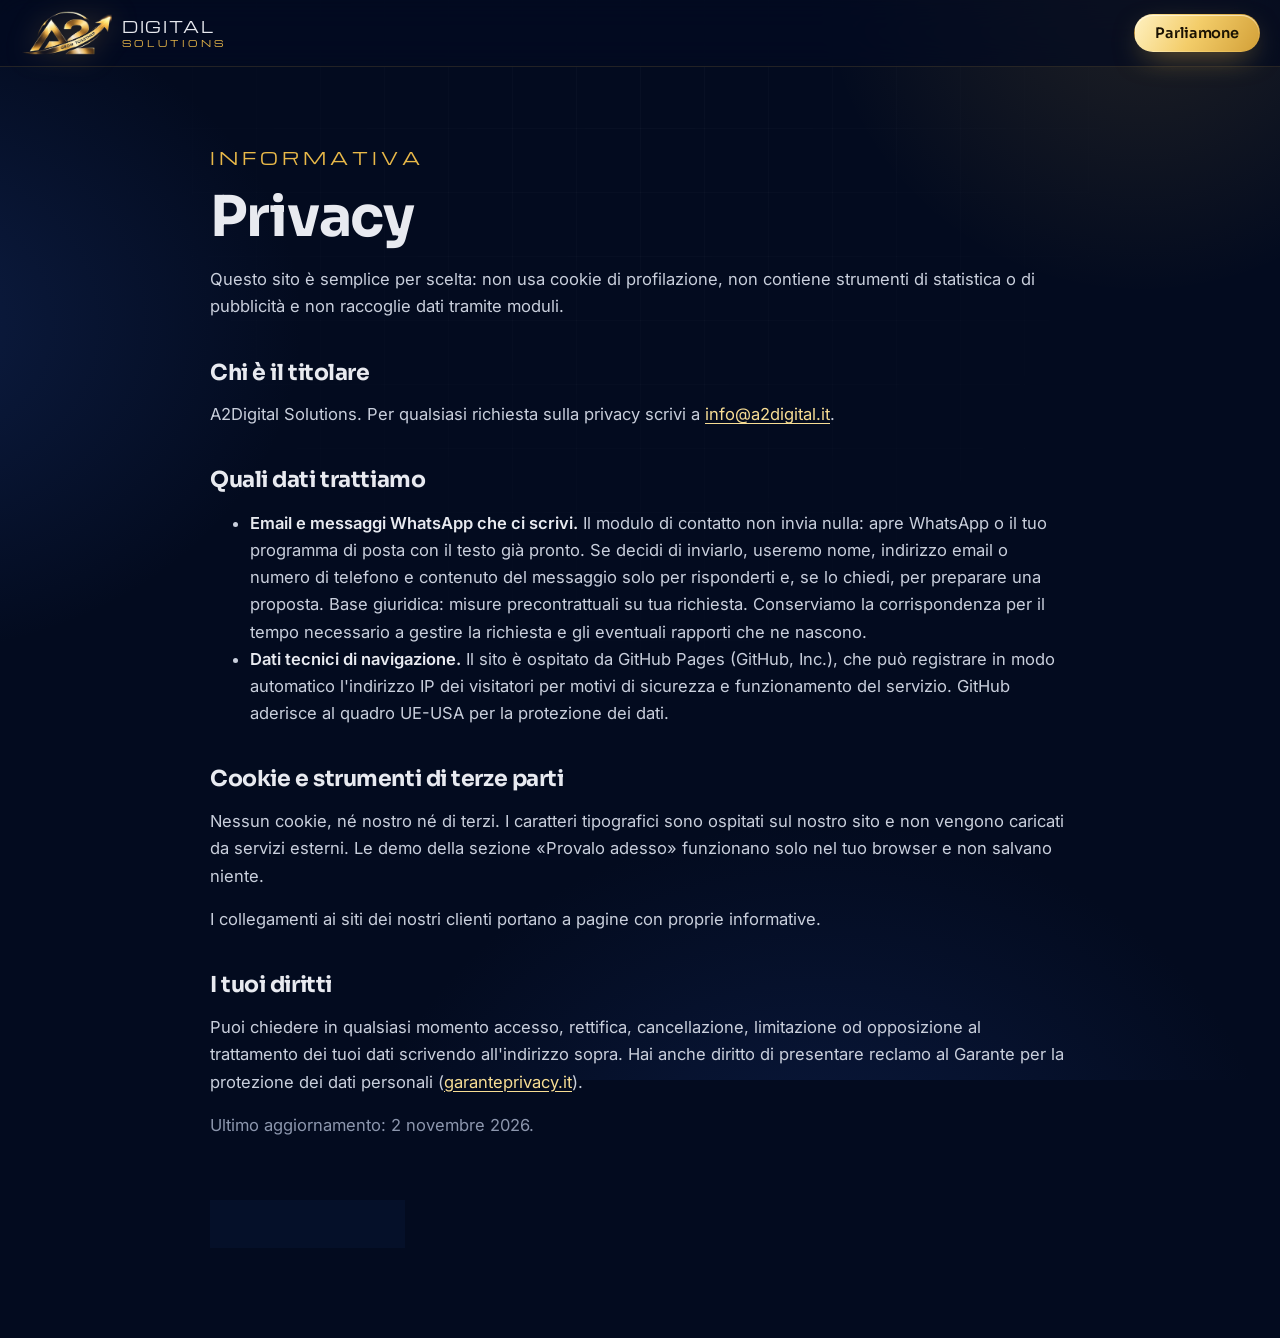
==== commit 0253ed33: "Contatti: info@a2digital.it e WhatsApp +39 371 751 8758 con CTA per prenotare la consulenza gratuita" ====
--- a/privacy.html
+++ b/privacy.html
@@ -4,13 +4,13 @@
 <meta charset="utf-8">
 <meta name="viewport" content="width=device-width, initial-scale=1">
 <title>Privacy · A2Digital Solutions</title>
-<meta name="description" content="Informativa privacy del sito di A2Digital Solutions: nessun cookie di profilazione, nessun tracciamento, contatti solo via email.">
+<meta name="description" content="Informativa privacy del sito di A2Digital Solutions: nessun cookie di profilazione, nessun tracciamento, contatti solo via email o WhatsApp.">
 <meta name="robots" content="index, follow">
 <meta name="theme-color" content="#030b1f">
 <link rel="icon" href="favicon.svg" type="image/svg+xml">
 <link rel="icon" href="favicon-32.png" sizes="32x32" type="image/png">
 <link rel="apple-touch-icon" href="apple-touch-icon.png">
-<link rel="canonical" href="https://a2digitalsolutions.github.io/privacy.html">
+<link rel="canonical" href="https://www.a2digital.it/privacy.html">
 <link rel="stylesheet" href="assets/css/style.css">
 <style>
 .page{padding:150px 0 90px}
@@ -34,10 +34,10 @@
 <h1>Privacy</h1>
 <p>Questo sito è semplice per scelta: non usa cookie di profilazione, non contiene strumenti di statistica o di pubblicità e non raccoglie dati tramite moduli.</p>
 <h2>Chi è il titolare</h2>
-<p>A2Digital Solutions. Per qualsiasi richiesta sulla privacy scrivi a <a href="mailto:aduedigital@gmail.com">aduedigital@gmail.com</a>.</p>
+<p>A2Digital Solutions. Per qualsiasi richiesta sulla privacy scrivi a <a href="mailto:info@a2digital.it">info@a2digital.it</a>.</p>
 <h2>Quali dati trattiamo</h2>
 <ul>
-<li><strong>Email che ci scrivi.</strong> Il modulo «Prepara la tua email» non invia nulla: apre il tuo programma di posta con il testo già pronto. Se decidi di inviarlo, useremo nome, indirizzo email e contenuto del messaggio solo per risponderti e, se lo chiedi, per preparare una proposta. Base giuridica: misure precontrattuali su tua richiesta. Conserviamo la corrispondenza per il tempo necessario a gestire la richiesta e gli eventuali rapporti che ne nascono.</li>
+<li><strong>Email e messaggi WhatsApp che ci scrivi.</strong> Il modulo di contatto non invia nulla: apre WhatsApp o il tuo programma di posta con il testo già pronto. Se decidi di inviarlo, useremo nome, indirizzo email o numero di telefono e contenuto del messaggio solo per risponderti e, se lo chiedi, per preparare una proposta. Base giuridica: misure precontrattuali su tua richiesta. Conserviamo la corrispondenza per il tempo necessario a gestire la richiesta e gli eventuali rapporti che ne nascono.</li>
 <li><strong>Dati tecnici di navigazione.</strong> Il sito è ospitato da GitHub Pages (GitHub, Inc.), che può registrare in modo automatico l'indirizzo IP dei visitatori per motivi di sicurezza e funzionamento del servizio. GitHub aderisce al quadro UE-USA per la protezione dei dati.</li>
 </ul>
 <h2>Cookie e strumenti di terze parti</h2>
--- a/assets/css/style.css
+++ b/assets/css/style.css
@@ -21,7 +21,6 @@
   --text:#c9cfdc;
   --muted:#8c96ad;
   --live:#5fd39a;
-  --soon:#8fb4ff;
   --grad-gold:linear-gradient(120deg,#fff1c1 0%,#f3cd6a 28%,#d4a23a 58%,#f7dd94 82%,#b8842a 100%);
   --glass:linear-gradient(160deg,rgba(19,38,79,.62),rgba(6,18,43,.72));
   --radius:22px;
@@ -161,7 +160,6 @@
 .tag{font-size:12px;font-weight:600;letter-spacing:.03em;padding:5px 11px;border-radius:999px;border:1px solid var(--line-soft);color:var(--muted);background:rgba(255,255,255,.03)}
 .tag-live{color:var(--live);border-color:rgba(95,211,154,.3);background:rgba(95,211,154,.08)}
 .tag-live::before{content:"";display:inline-block;width:6px;height:6px;border-radius:50%;background:var(--live);margin-right:6px;vertical-align:1px;box-shadow:0 0 8px var(--live)}
-.tag-soon{color:var(--soon);border-color:rgba(143,180,255,.3);background:rgba(143,180,255,.08)}
 .p-icon{position:absolute;top:26px;right:26px;width:46px;height:46px;border-radius:14px;display:grid;place-items:center;background:linear-gradient(145deg,rgba(233,185,73,.2),rgba(233,185,73,.04));border:1px solid var(--line)}
 .p-icon svg{width:22px;height:22px;fill:none;stroke:var(--gold-200);stroke-width:1.7;stroke-linecap:round;stroke-linejoin:round}
 .more{display:inline-flex;align-items:center;gap:8px;color:var(--gold-200);font-weight:600;font-size:15px}
@@ -177,7 +175,6 @@
 .p-gate,.p-book,.p-fid{grid-column:span 2;display:flex;flex-direction:column}
 .p-book .slots,.p-fid .stamps{margin-top:auto}
 .p-erp,.p-web{grid-column:span 3}
-.p-pharma{grid-column:span 6}
 
 .voucher-mini{display:flex;align-items:center;justify-content:space-between;gap:12px;margin-top:6px;padding:14px 16px;border-radius:14px;background:linear-gradient(135deg,#13264f,#0a1a3a);border:1px solid var(--line);position:relative;overflow:hidden}
 .voucher-mini::before{content:"";position:absolute;top:0;left:0;right:0;height:3px;background:var(--grad-gold)}
@@ -203,12 +200,7 @@
 .stamps .gift{border-style:solid;border-color:var(--gold-400);position:relative}
 .stamps .gift::after{content:"★";position:absolute;inset:0;display:grid;place-items:center;font-size:12px;color:var(--gold-200);font-style:normal}
 
-.flow{list-style:none;padding:0;margin:8px 0 0;display:grid;grid-template-columns:repeat(5,1fr);gap:10px;counter-reset:f}
-.flow li{position:relative;font-size:13.5px;line-height:1.35;color:var(--silver);padding:14px 12px;border-radius:14px;background:rgba(255,255,255,.03);border:1px solid var(--line-soft)}
-.flow b{display:grid;place-items:center;width:26px;height:26px;border-radius:50%;margin-bottom:10px;font:700 13px/1 var(--font-display);color:#1a1203;background:var(--grad-gold)}
-.flow li:not(:last-child)::after{content:"";position:absolute;top:26px;right:-10px;width:10px;height:1.5px;background:var(--gold-500)}
-
-/* ---------- spotlight stockflow ---------- */
+/* ---------- spotlight sartonero (ex stockflow) ---------- */
 .sf-stage{position:relative;padding:0 6% 40px 0}
 .sf-tabs{display:inline-flex;gap:4px;padding:5px;border-radius:999px;border:1px solid var(--line);background:rgba(6,18,43,.7);margin-bottom:22px}
 .sf-tabs button{font:600 14.5px/1 var(--font-display);color:var(--muted);background:none;border:0;padding:11px 20px;border-radius:999px;cursor:pointer;transition:color .25s,background .25s}
@@ -313,6 +305,23 @@
 .field input:focus,.field textarea:focus{outline:none;border-color:var(--gold-400);box-shadow:0 0 0 4px rgba(233,185,73,.12)}
 .field.err input,.field.err textarea{border-color:#ff8a8a}
 .fine{font-size:12.5px;color:var(--muted);margin:12px 0 0;text-align:center}
+.wa-box{display:flex;flex-direction:column;align-items:flex-start;gap:12px}
+.btn-wa svg{width:20px;height:20px}
+.btn-wa:hover svg{transform:none}
+.contact-copy .wa-num{margin:0;font-size:15px;color:var(--muted)}
+.wa-num a{color:var(--silver);font-weight:600;border-bottom:1px solid rgba(233,185,73,.4)}
+.wa-num a:hover{color:var(--gold-200)}
+.contact-copy .or{margin:26px 0 10px;font:400 11px/1 var(--font-brand);letter-spacing:.2em;text-transform:uppercase;color:var(--gold-400)}
+.cform-actions{display:grid;grid-template-columns:1fr 1fr;gap:10px}
+.cform-actions .btn{padding:15px 16px;font-size:15px}
+.cform-actions svg{width:19px;height:19px}
+.wa-float{position:fixed;right:20px;bottom:20px;z-index:110;display:flex;align-items:center;gap:10px;padding:13px 20px 13px 14px;border-radius:999px;background:var(--grad-gold);color:#1a1203;font:600 15px/1 var(--font-display);box-shadow:0 14px 34px -10px rgba(233,185,73,.7),inset 0 1px 0 rgba(255,255,255,.55);transition:transform .35s var(--ease),box-shadow .35s var(--ease)}
+.wa-float svg{width:26px;height:26px;fill:none;stroke:currentColor;stroke-width:1.9;stroke-linecap:round;stroke-linejoin:round}
+.wa-float::before{content:"";position:absolute;inset:0;border-radius:inherit;box-shadow:0 0 0 0 rgba(233,185,73,.55);animation:waPulse 2.6s ease-out infinite}
+.wa-float:hover{transform:translateY(-3px);box-shadow:0 20px 40px -12px rgba(233,185,73,.8)}
+@keyframes waPulse{70%{box-shadow:0 0 0 16px rgba(233,185,73,0)}100%{box-shadow:0 0 0 0 rgba(233,185,73,0)}}
+@media (max-width:640px){.wa-float{right:14px;bottom:14px;padding:14px}.wa-float span{display:none}.cform-actions{grid-template-columns:1fr}}
+@media (prefers-reduced-motion:reduce){.wa-float::before{animation:none}}
 
 /* ---------- footer ---------- */
 .foot{border-top:1px solid var(--line);background:linear-gradient(180deg,rgba(2,8,22,.4),var(--navy-950));padding:70px 0 30px;margin-top:40px}
@@ -340,7 +349,7 @@
   .mnav a:not(.btn):hover{background:rgba(233,185,73,.08)}
   .mnav .btn{margin-top:8px}
   .bento{grid-template-columns:repeat(2,1fr)}
-  .p-stock,.p-pharma{grid-column:span 2}
+  .p-stock{grid-column:span 2}
   .p-voucher,.p-gate,.p-book,.p-fid,.p-erp,.p-web{grid-column:span 1}
   .feat-grid{grid-template-columns:repeat(2,1fr)}
   .works{grid-template-columns:repeat(2,1fr)}
@@ -358,9 +367,6 @@
   .growth{display:none}
   .about{grid-template-columns:1fr;gap:50px}
   .contact{grid-template-columns:1fr}
-  .flow{grid-template-columns:1fr 1fr}
-  .flow li:last-child{grid-column:span 2}
-  .flow li::after{display:none}
   .sf-stage{padding:0 0 30px}
   .phone{width:30%;right:-6px;bottom:-10px}
 }
@@ -686,7 +692,9 @@
 .fid-app .app-note{margin:0 0 16px}
 .kitchen .kpis{margin-bottom:14px}
 @media (max-width:640px){
-  .eyebrow{font-size:10.5px;letter-spacing:.1em;padding:7px 12px}
+  .eyebrow{font-size:9.5px;letter-spacing:.08em;padding:7px 12px;white-space:nowrap}
+  .hero h1 .line{display:inline}
+  .hero h1 .line:last-child{display:block}
   .hero-proof{display:grid;grid-template-columns:repeat(3,1fr);gap:12px}
   .hero-proof b{font-size:26px}
   .hero-proof span{font-size:12px}
@@ -694,3 +702,10 @@
   .hero-art .c1{top:2%}
   .hero-art .c3{bottom:-2%}
 }
+.more-row{display:flex;flex-wrap:wrap;gap:8px 22px;margin-bottom:14px}
+.cta-pair{display:flex;flex-wrap:wrap;justify-content:center;gap:14px}
+.demo-hint{text-align:center;font-size:14px;color:var(--muted);margin:16px 0 0}
+.demo-hint.sn-link{margin-top:6px}
+.demo-hint a{color:var(--gold-400);text-decoration:underline;text-decoration-color:rgba(212,175,55,.45);text-underline-offset:3px}
+.demo-hint a:hover{text-decoration-color:currentColor}
+.avatar svg{width:28px;height:28px;fill:none;stroke:#1a1203;stroke-width:2;stroke-linecap:round;stroke-linejoin:round}
